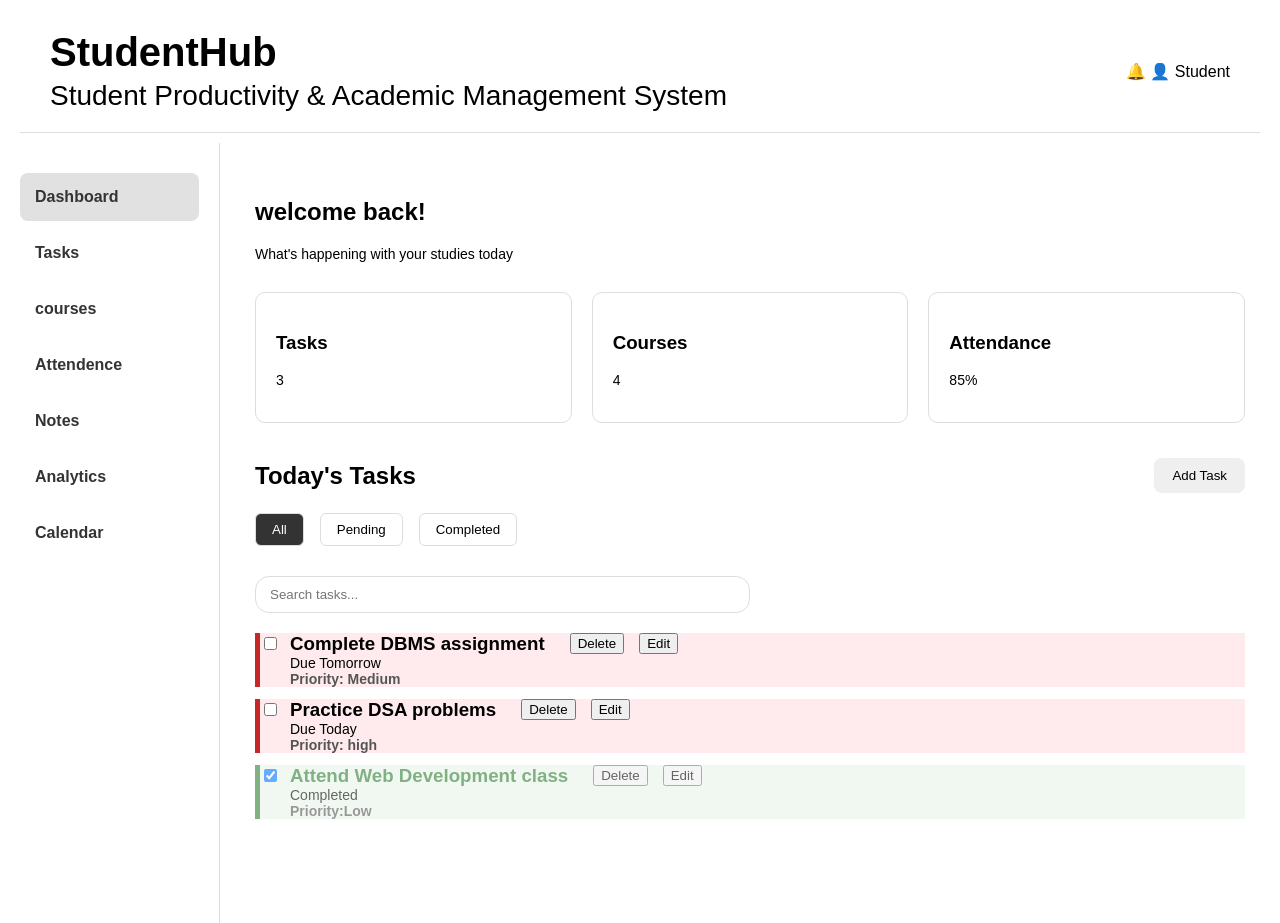
==== index.html @ cfd2d1f0 "Add task search functionality" ====
<!DOCTYPE html>
<html lang="en">

<head>
    <meta charset="UTF-8">
    <meta name="viewport" content="width=device-width, initial-scale=1.0">
    <title>StudentHub</title>
    <link rel="stylesheet" href="style.css">
</head>

<body>
    <header class="top-header">
        <div class="logo">
            <h1>StudentHub</h1>
            <p>Student Productivity & Academic Management System</p>
        </div>
        <div class="user-area">
            <span>🔔</span>
            <span>👤 Student</span>
        </div>
    </header>
    <div class="app-layout">
        <nav class="sidebar">
            <ul>
                <li><a href="#" class="nav-link active"> Dashboard</a></li>
                <li><a href="#" class="nav-link"> Tasks</a></li>
                <li><a href="#" class="nav-link"> courses</a></li>
                <li><a href="#" class="nav-link"> Attendence</a></li>
                <li><a href="#" class="nav-link"> Notes</a></li>
                <li><a href="#" class="nav-link"> Analytics</a></li>
                <li><a href="#" class="nav-link"> Calendar</a></li>
            </ul>
        </nav>
        <main class="dashboard">
            <section class="welcome-section">
                <h2> welcome back!</h2>
                <p>What's happening with your studies today</p>
            </section>
            <section class="stats-section">
                <div class="stat-card">
                    <h3>Tasks</h3>
                    <p class ="task-count">3</p>
                </div>
                <div class="stat-card">
                    <h3>Courses</h3>
                    <p>4</p>
                </div>
                <div class="stat-card">
                    <h3>Attendance</h3>
                    <p>85%</p>
                </div>
            </section>
            <section class="tasks-section">
                <div class="section-header">
                    <h2>Today's Tasks</h2>
                    <button>Add Task</button>
                </div>
                <!-- Task filter buttons -->
                <div class="task-filters">
                    <button class ="filter-btn active" data-filter="all">All</button>
                    <button class ="filter-btn" data-filter="pending">Pending</button>
                    <button class ="filter-btn" data-filter="completed">Completed</button> 
                </div>
                <!-- Task search box -->
                 <div class ="task-search">
                    <input
                        type ="text"
                        id = "task-search-input"
                        placeholder = "Search tasks...">
                 </div>
                <div class="task-list">
                    <div class="task-item">
                        <input type = "checkbox">
                        <div class="task-info">
                            <h3>Complete DBMS assignment</h3>
                            <p>Due Tomorrow</p>
                            <p>Priority: Medium</p>
                        </div>
                        </div>
                    <div class="task-item">
                        <input type = "checkbox">
                        <div class="task-info">
                            <h3>Practice DSA problems</h3>
                            <p>Due Today</p>
                            <p>Priority: high</p>
                        </div>
                       
                    </div>
                    <div class="task-item completed">
                        <input type = "checkbox" checked>
                        <div class ="task-info">
                            <h3>Attend Web Development class</h3>
                            <p> Completed</p>
                            <p>Priority:Low</p>
                        </div>
                    </div>
                </div>
            </section>
        </main>
    </div>
    <script src="script.js"></script>
</body>

</html
---- style.css ----
body{
    font-family:Arial,sans-serif;
}
h1{
    font-size: 40px;
}
.nav-link{
    text-decoration:none;
    font-weight:bold;
}
header p {
    font-size: 28px;
}
p{
    font-size: 14px;
}
header{
    padding:10px 20px 30px 40px;
    margin: 10px 20px;
}
main{
    width:90%;
    max-width: 1200px;
    margin: 0 auto;
}
*{
    box-sizing: border-box;
}
body{
    margin:0;
    font-family: Arial,sans-serif ;
}
.top-header{
    padding: 20px 30px;
    border-bottom: 1px solid #ddd;
}
.logo h1{
    margin:0;
}
.logo p{
    margin:5px 0 0;
}
.top-header{
    display: flex;
    justify-content: space-between;
    align-items: center;
    padding: 20px 30px;
    border-bottom: 1px solid #ddd;
}
.stats-section{
    display:flex;
    gap:20px;
    margin-top:30px;
}
.stat-card{
    flex:1;
    padding: 20px;
    border: 1px solid #ddd;
    border-radius: 10px;
}
.app-layout{
    display:flex;
    min-height: calc(100vh - 120px);
}
.sidebar{
   width: 220px;
   padding: 30px 20px ;
   border-right:1px solid #ddd;
}
.sidebar ul{
    list-style:none;
    margin:0;
    padding:0;
}
.nav-link{
    display:block;
    padding:15px 15px;
    text-decoration:none;
    color:#333;
}
.dashboard {
    flex:1;
    padding:35px;
}
.sidebar li {
    margin-bottom: 8px;
}
.nav-link:hover{
    background-color: #f1f1f1;
    border-radius:8px;
}
.nav-link.active{
    background-color:#e1e1e1;
    border-radius:8px;
    font-weight:bold;
}
.tasks-section{
    margin-top:35px;
}
.section-header{
    display:flex;
    justify-content:space-between;
    align-items:center;
    margin-bottom:20px;
}
.section-header h2{
    margin:0;
}
.section-header button{
    padding:10px 18px;
    border:none;
    border-radius:8px;
    cursor:pointer;
}
.task-list{
    display: flex;
    flex-direction:column;
    gap:12px;
    margin-top:20px;
}
.task-info h3{
    margin:0;
}
.task-info p{
    margin:0;
}
.task-item.completed{
    opacity:0.6;
}
.task-item{
    display:flex;
    align-items:flex-start;
    gap:10px;
    opacity: 1;
}
.task-item input[type="checkbox"]{
    margin-top:4px
}
/* completed task */
.task-item.completed{
    background-color: #e8f5e9;
    border-left:5px solid #2e7d32;
}

/* completed task text */
.task-item.completed .task-info h3{
   color: #2e7d32;
}

/* pending tasks */

.task-item:not(.completed){
    background-color:#ffebee;
    border-left:5px solid #c62828;
}
/* Task priority styling */

.task-info p:last-child{
    font-weight: bold;
}
.task-info p:last-child{
    color:#555;

}
/* Task filter buttons */
.task-filters{
    display: flex;
    gap: 12px;
    padding-bottom: 30px;
    align-items:center;
}
.filter-btn{
    padding: 8px 16px;
    margin-right:4px;
    border:1px solid #ddd;
    border-radius:6px;
    background-color:white;
    cursor:pointer;
}

.filter-btn:hover{
    background-color: #f1f1f1;
}

.filter-btn.active{
    background-color:#333;
    color:white;
}
/* spacing between task content and action buttons */
.task-item {
    display:flex;
    align-items:flex-start;
    gap:10px;
}
.task-item .task-info{
    margin-right:10px;
}

.task-item button{
    margin-left:5px;
}
/* task search box */
.task-search{
    margin-bottom:20px;
}
#task-search-input{
    width:50%;
    padding: 10px 14px;
    border: 1px solid #ddd;
    border-radius:14px;
    outline:none;
}

#task-search-input:focus{
    border-color: #888;
}
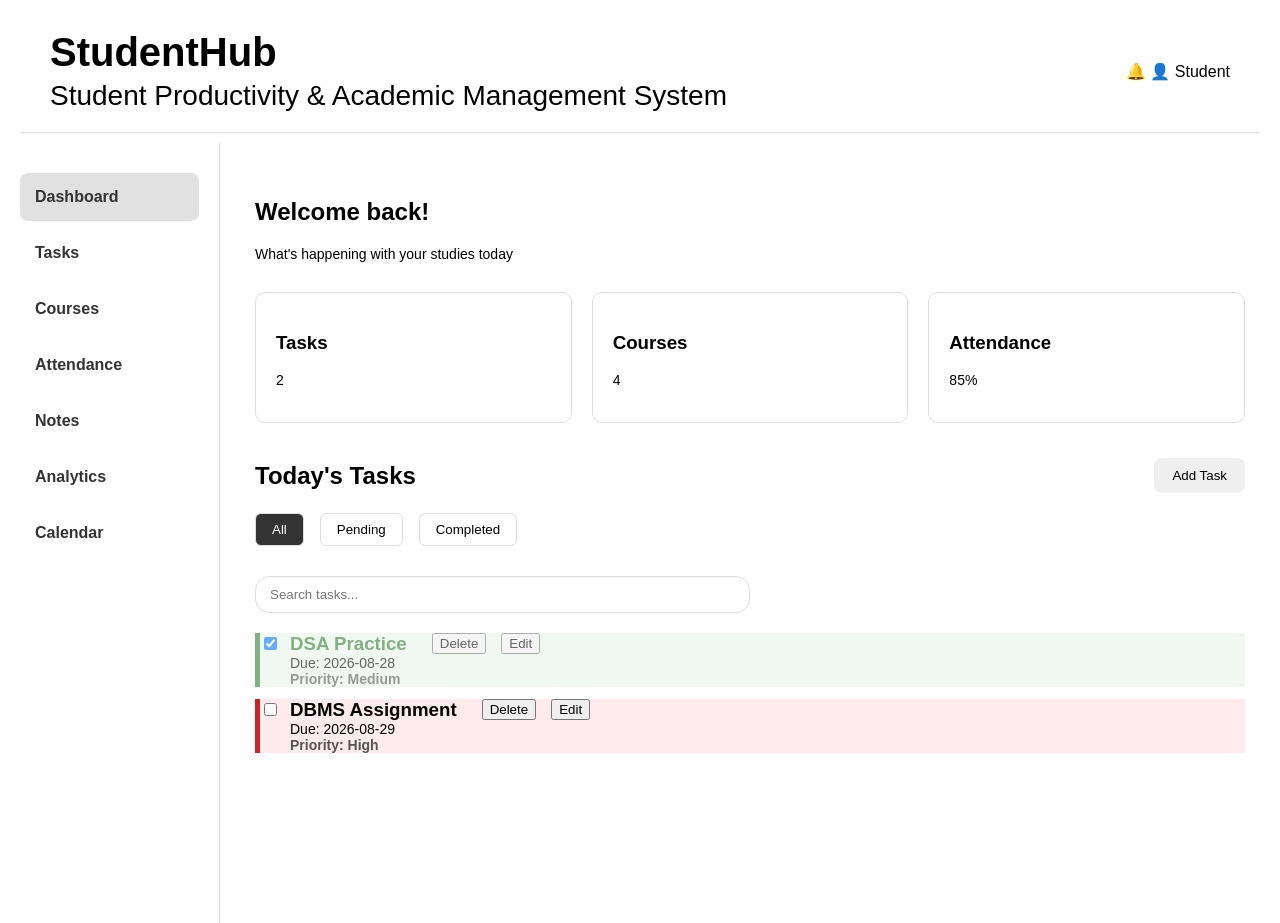
==== commit 0123ad1e: "refactor tasks using Javascript array" ====
--- a/index.html
+++ b/index.html
@@ -24,8 +24,8 @@
             <ul>
                 <li><a href="#" class="nav-link active"> Dashboard</a></li>
                 <li><a href="#" class="nav-link"> Tasks</a></li>
-                <li><a href="#" class="nav-link"> courses</a></li>
-                <li><a href="#" class="nav-link"> Attendence</a></li>
+                <li><a href="#" class="nav-link"> Courses</a></li>
+                <li><a href="#" class="nav-link"> Attendance</a></li>
                 <li><a href="#" class="nav-link"> Notes</a></li>
                 <li><a href="#" class="nav-link"> Analytics</a></li>
                 <li><a href="#" class="nav-link"> Calendar</a></li>
@@ -33,13 +33,13 @@
         </nav>
         <main class="dashboard">
             <section class="welcome-section">
-                <h2> welcome back!</h2>
+                <h2> Welcome back!</h2>
                 <p>What's happening with your studies today</p>
             </section>
             <section class="stats-section">
                 <div class="stat-card">
                     <h3>Tasks</h3>
-                    <p class ="task-count">3</p>
+                    <p class="task-count">3</p>
                 </div>
                 <div class="stat-card">
                     <h3>Courses</h3>
@@ -53,52 +53,71 @@
             <section class="tasks-section">
                 <div class="section-header">
                     <h2>Today's Tasks</h2>
-                    <button>Add Task</button>
+                    <button id="add-task-button">Add Task</button>
                 </div>
                 <!-- Task filter buttons -->
                 <div class="task-filters">
-                    <button class ="filter-btn active" data-filter="all">All</button>
-                    <button class ="filter-btn" data-filter="pending">Pending</button>
-                    <button class ="filter-btn" data-filter="completed">Completed</button> 
+                    <button class="filter-btn active" data-filter="all">All</button>
+                    <button class="filter-btn" data-filter="pending">Pending</button>
+                    <button class="filter-btn" data-filter="completed">Completed</button>
                 </div>
                 <!-- Task search box -->
-                 <div class ="task-search">
-                    <input
-                        type ="text"
-                        id = "task-search-input"
-                        placeholder = "Search tasks...">
-                 </div>
+                <div class="task-search">
+                    <input type="text" id="task-search-input" placeholder="Search tasks...">
+                </div>
                 <div class="task-list">
-                    <div class="task-item">
-                        <input type = "checkbox">
-                        <div class="task-info">
-                            <h3>Complete DBMS assignment</h3>
-                            <p>Due Tomorrow</p>
-                            <p>Priority: Medium</p>
-                        </div>
-                        </div>
-                    <div class="task-item">
-                        <input type = "checkbox">
-                        <div class="task-info">
-                            <h3>Practice DSA problems</h3>
-                            <p>Due Today</p>
-                            <p>Priority: high</p>
-                        </div>
-                       
-                    </div>
-                    <div class="task-item completed">
-                        <input type = "checkbox" checked>
-                        <div class ="task-info">
-                            <h3>Attend Web Development class</h3>
-                            <p> Completed</p>
-                            <p>Priority:Low</p>
-                        </div>
-                    </div>
                 </div>
             </section>
         </main>
     </div>
+    
+    <!-- Add task Modal -->
+    <div id="task-modal" class="task-modal">
+
+        <div class=" task-modal-content">
+
+            <!-- Modal heading -->
+            <div class="modal-header">
+                <h2>Add New Task</h2>
+                <button type=" button " id="close-modal-button">&times;</button>
+            </div>
+
+            <!-- Add task form -->
+            <form id="task-form">
+
+                <!-- task name -->
+                <label for="task-name-input">Task Name</label>
+                <input type="text" id="task-name-input" placeholder="Enter your task" required>
+
+                <!-- Task priority -->
+                <label for="task-priority-input">Priority</label>
+
+                <select id="task-priority-input" required>
+                    <option value="">Select priority</option>
+                    <option value="High">High</option>
+                    <option value="Medium">Medium</option>
+                    <option value="Low">Low</option>
+                </select>
+
+                <!-- Task Due Date -->
+                <label for="task-date-input">Due Date</label>
+
+                <input type="date" 
+                id="task-date-input" 
+                required
+                >
+
+                <!-- form buttons -->
+                <div class="modal-actions">
+
+                    <button type="button" id="cancel-task-button">Cancel</button>
+                    <button type="submit">Add Task</button>
+                </div>
+            </form>
+        </div>
+    </div>
+  <!-- javascript should be load after html -->
     <script src="script.js"></script>
 </body>
 
-</html+</html>
--- a/style.css
+++ b/style.css
@@ -213,4 +213,141 @@
 
 #task-search-input:focus{
     border-color: #888;
-}+}
+/* Task due date */
+.task-date{
+    margin-bottom:20px;
+}
+.task-date label{
+    margin-right:10px;
+    font-weight:bold;
+}
+#task-date-input{
+    padding:8px 10px;
+    border: 1px solid #ddd;
+    border-radius:6px;
+    cursor: pointer;
+}
+/* ADD TASK MODEL */
+.task-modal {
+    display: none;
+    position: fixed;
+    inset: 0;
+    width: 100%;
+    height: 100%;
+    background: rgba(0, 0, 0, 0.45);
+    justify-content: center;
+    align-items: center;
+    z-index: 9999;
+}
+
+/* Modal Card */
+.task-modal-content {
+    position: relative;
+    width: 480px;
+    max-width: calc(100% - 40px);
+    background: #ffffff;
+    padding: 30px;
+    border-radius: 16px;
+    box-shadow: 0 20px 50px rgba(0, 0, 0, 0.25);
+    z-index: 10000;
+}
+
+/* Modal Header */
+.modal-header {
+    display: flex;
+    justify-content: space-between;
+    align-items: center;
+    margin-bottom: 25px;
+}
+.modal-header h2 {
+    margin: 0;
+    font-size: 24px;
+}
+
+/* Close Button */
+#close-modal-button {
+    border: none;
+    background: transparent;
+    font-size: 28px;
+    color: #555;
+    cursor: pointer;
+    padding: 0;
+    line-height: 1;
+}
+
+#close-modal-button:hover {
+    color: #000;
+}
+
+/* Form */
+#task-form {
+    display: flex;
+    flex-direction: column;
+    gap: 10px;
+}
+
+/* Labels */
+#task-form label {
+    font-weight: 600;
+    font-size: 14px;
+    margin-top: 8px;
+}
+
+/* Inputs and Select */
+#task-form input,
+#task-form select {
+    width: 100%;
+    padding: 12px 14px;
+    border: 1px solid #d0d0d0;
+    border-radius: 8px;
+    font-size: 15px;
+    background: #fff;
+    outline: none;
+}
+
+/* Input focus */
+#task-form input:focus,
+#task-form select:focus {
+    border-color: #555;
+    box-shadow: 0 0 0 3px rgba(0, 0, 0, 0.08);
+}
+
+/* Modal Action Buttons */
+.modal-actions {
+    display: flex;
+    justify-content: flex-end;
+    gap: 12px;
+    margin-top: 25px;
+}
+
+/* Cancel Button */
+#cancel-task-button {
+    padding: 10px 18px;
+    border: 1px solid #ccc;
+    border-radius: 8px;
+    background: #fff;
+    cursor: pointer;
+    font-size: 14px;
+}
+
+/* Add Task Button */
+.modal-actions button[type="submit"] {
+    padding: 10px 20px;
+    border: none;
+    border-radius: 8px;
+    background: #333;
+    color: white;
+    cursor: pointer;
+    font-size: 14px;
+}
+
+/* Button hover */
+#cancel-task-button:hover {
+    background: #f3f3f3;
+}
+
+.modal-actions button[type="submit"]:hover {
+    background: #222;
+}
+
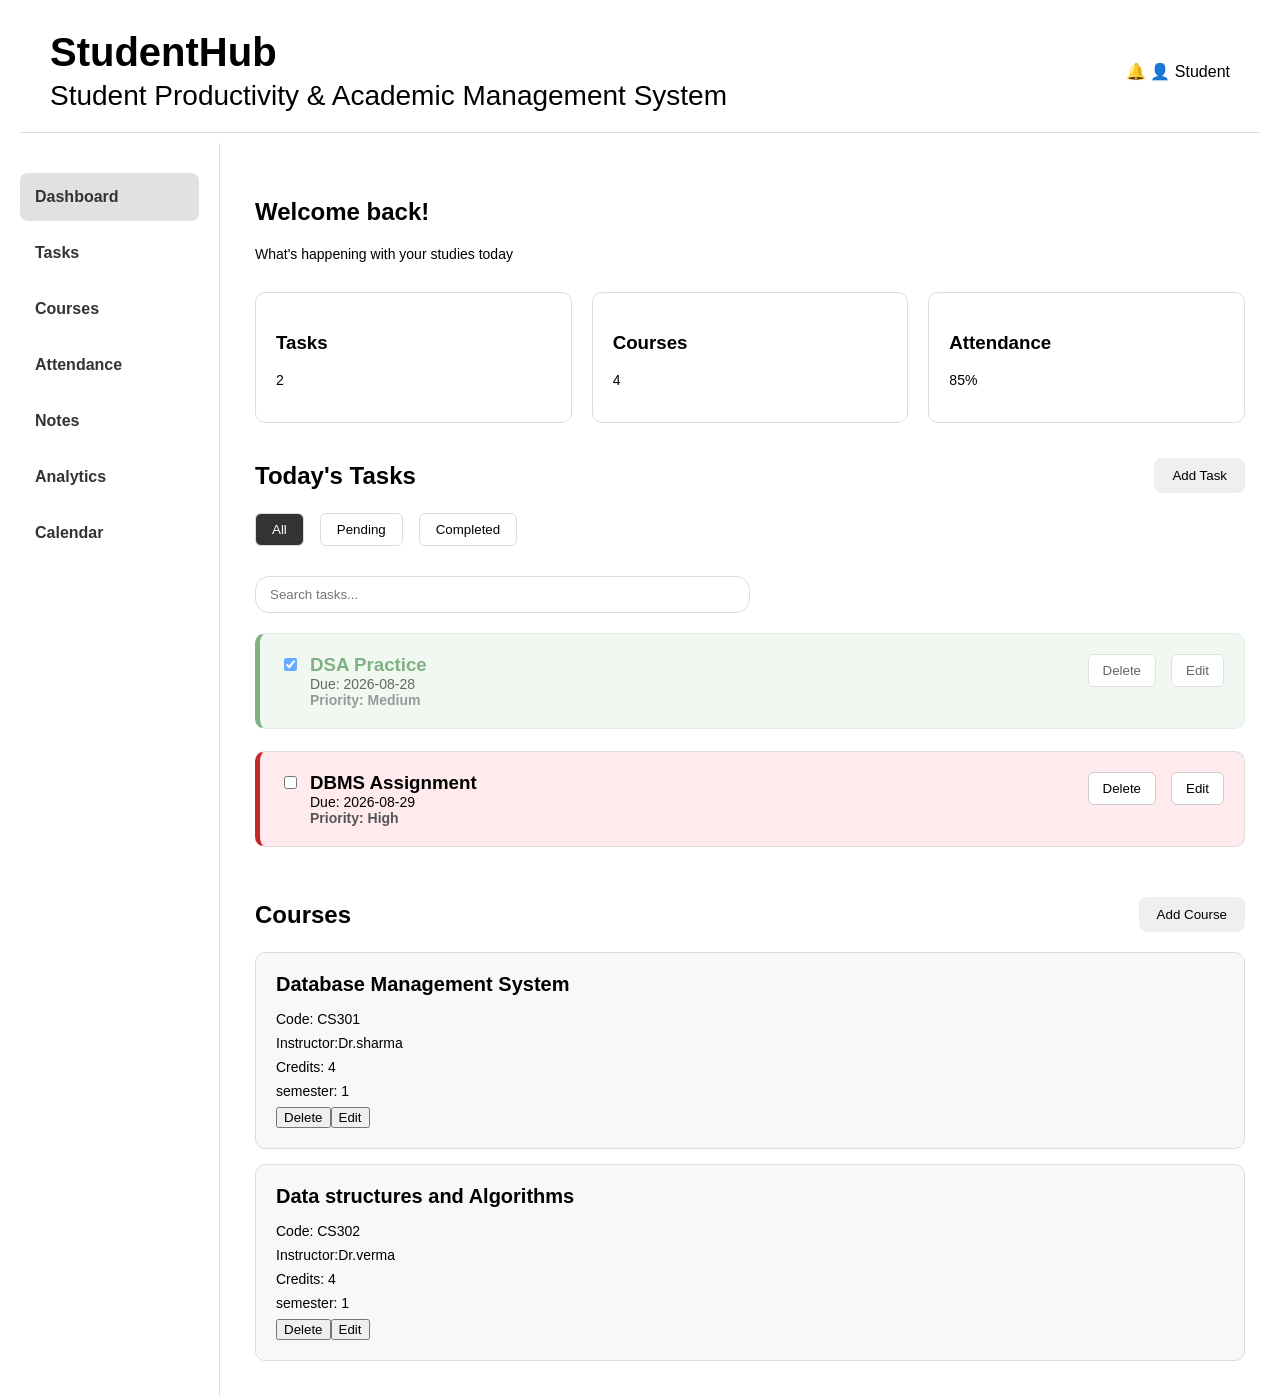
==== commit 96d253df: "feat: complete course management functionality" ====
--- a/index.html
+++ b/index.html
@@ -68,6 +68,15 @@
                 <div class="task-list">
                 </div>
             </section>
+            <section class="courses-section">
+                <div class="section-header">
+                    <h2>Courses</h2>
+                    <button id="add-course-button">Add Course</button>
+                </div>
+
+                <div class = "course-list">
+                </div>
+            </section>
         </main>
     </div>
     
@@ -116,8 +125,89 @@
             </form>
         </div>
     </div>
+
+    <!-- Add Course Modal -->
+<div id="course-modal" class="course-modal">
+
+    <div class="course-modal-content">
+
+        <!-- Modal Header -->
+        <div class="modal-header">
+            <h2>Add New Course</h2>
+            <button type="button" id="close-course-modal-button">&times;</button>
+        </div>
+
+        <!-- Add Course Form -->
+        <form id="course-form">
+
+            <!-- Course Name -->
+            <label for="course-name-input">Course Name</label>
+            <input
+                type="text"
+                id="course-name-input"
+                placeholder="Enter course name"
+                required
+            >
+
+            <!-- Course Code -->
+            <label for="course-code-input">Course Code</label>
+            <input
+                type="text"
+                id="course-code-input"
+                placeholder="Enter course code"
+                required
+            >
+
+            <!-- Instructor -->
+            <label for="course-instructor-input">Instructor</label>
+            <input
+                type="text"
+                id="course-instructor-input"
+                placeholder="Enter instructor name"
+                required
+            >
+
+            <!-- Credits -->
+            <label for="course-credits-input">Credits</label>
+            <input
+                type="number"
+                id="course-credits-input"
+                placeholder="Enter credits"
+                min="1"
+                max="10"
+                required
+            >
+
+            <!-- Semester -->
+            <label for="course-semester-input">Semester</label>
+            <input
+                type="number"
+                id="course-semester-input"
+                placeholder="Enter semester"
+                min="1"
+                max="8"
+                required
+            >
+
+            <!-- Form Buttons -->
+            <div class="modal-actions">
+
+                <button type="button" id="cancel-course-button">
+                    Cancel
+                </button>
+
+                <button type="submit">
+                    Add Course
+                </button>
+
+            </div>
+
+        </form>
+    </div>
+</div>
   <!-- javascript should be load after html -->
-    <script src="script.js"></script>
+    <script src="js/script.js"></script>
+    <script src="js/courses.js"></script>
 </body>
 
 </html>
--- a/style.css
+++ b/style.css
@@ -102,6 +102,7 @@
     justify-content:space-between;
     align-items:center;
     margin-bottom:20px;
+    
 }
 .section-header h2{
     margin:0;
@@ -131,6 +132,10 @@
     display:flex;
     align-items:flex-start;
     gap:10px;
+    padding: 20px;
+    border: 1px solid #ddd;
+    border-radius: 10px;
+    margin-bottom: 10px;
     opacity: 1;
 }
 .task-item input[type="checkbox"]{
@@ -186,18 +191,21 @@
     background-color:#333;
     color:white;
 }
-/* spacing between task content and action buttons */
-.task-item {
-    display:flex;
-    align-items:flex-start;
-    gap:10px;
-}
+
 .task-item .task-info{
-    margin-right:10px;
+     flex:1;
 }
 
 .task-item button{
     margin-left:5px;
+    padding:8px 14px;
+    border:1px solid #ccc;
+    border-radius:6px;
+    background:white;
+    cursor:pointer;
+}
+.task-item button:hover{
+    background:#f1f1f1;
 }
 /* task search box */
 .task-search{
@@ -351,3 +359,125 @@
     background: #222;
 }
 
+/* course section */
+
+.courses-section {
+    margin-top: 40px;
+}
+
+.course-list {
+    display: flex;
+    flex-direction: column;
+    gap: 15px;
+    margin-top: 20px;
+}
+
+.course-card {
+    padding: 20px;
+    border: 1px solid #ddd;
+    border-radius: 10px;
+    background-color: #f8f8f8;
+}
+
+.course-card h3 {
+    margin: 0 0 15px 0;
+    font-size: 20px;
+}
+
+.course-card p {
+    margin: 8px 0;
+    font-size: 14px;
+}
+
+/* =========================
+   COURSE MODAL
+   ========================= */
+
+.course-modal {
+    display: none;
+    position: fixed;
+    inset: 0;
+    width: 100%;
+    height: 100%;
+    background: rgba(0, 0, 0, 0.45);
+    justify-content: center;
+    align-items: center;
+    z-index: 9999;
+}
+
+/* Course Modal Card */
+
+.course-modal-content {
+    position: relative;
+    width: 480px;
+    max-width: calc(100% - 40px);
+    background: #ffffff;
+    padding: 30px;
+    border-radius: 16px;
+    box-shadow: 0 20px 50px rgba(0, 0, 0, 0.25);
+}
+
+/* Course Modal Header */
+
+.course-modal-content .modal-header {
+    display: flex;
+    justify-content: space-between;
+    align-items: center;
+    margin-bottom: 25px;
+}
+
+.course-modal-content .modal-header h2 {
+    margin: 0;
+    font-size: 24px;
+}
+
+/* Close Button */
+
+#close-course-modal-button {
+    border: none;
+    background: transparent;
+    font-size: 28px;
+    color: #555;
+    cursor: pointer;
+    padding: 0;
+    line-height: 1;
+}
+
+#close-course-modal-button:hover {
+    color: #000;
+}
+
+/* Course Form */
+
+#course-form {
+    display: flex;
+    flex-direction: column;
+    gap: 10px;
+}
+
+/* Course Form Labels */
+
+#course-form label {
+    font-weight: 600;
+    font-size: 14px;
+    margin-top: 8px;
+}
+
+/* Course Form Inputs */
+
+#course-form input {
+    width: 100%;
+    padding: 12px 14px;
+    border: 1px solid #d0d0d0;
+    border-radius: 8px;
+    font-size: 15px;
+    background: #fff;
+    outline: none;
+}
+
+/* Input Focus */
+
+#course-form input:focus {
+    border-color: #555;
+    box-shadow: 0 0 0 3px rgba(0, 0, 0, 0.08);
+}
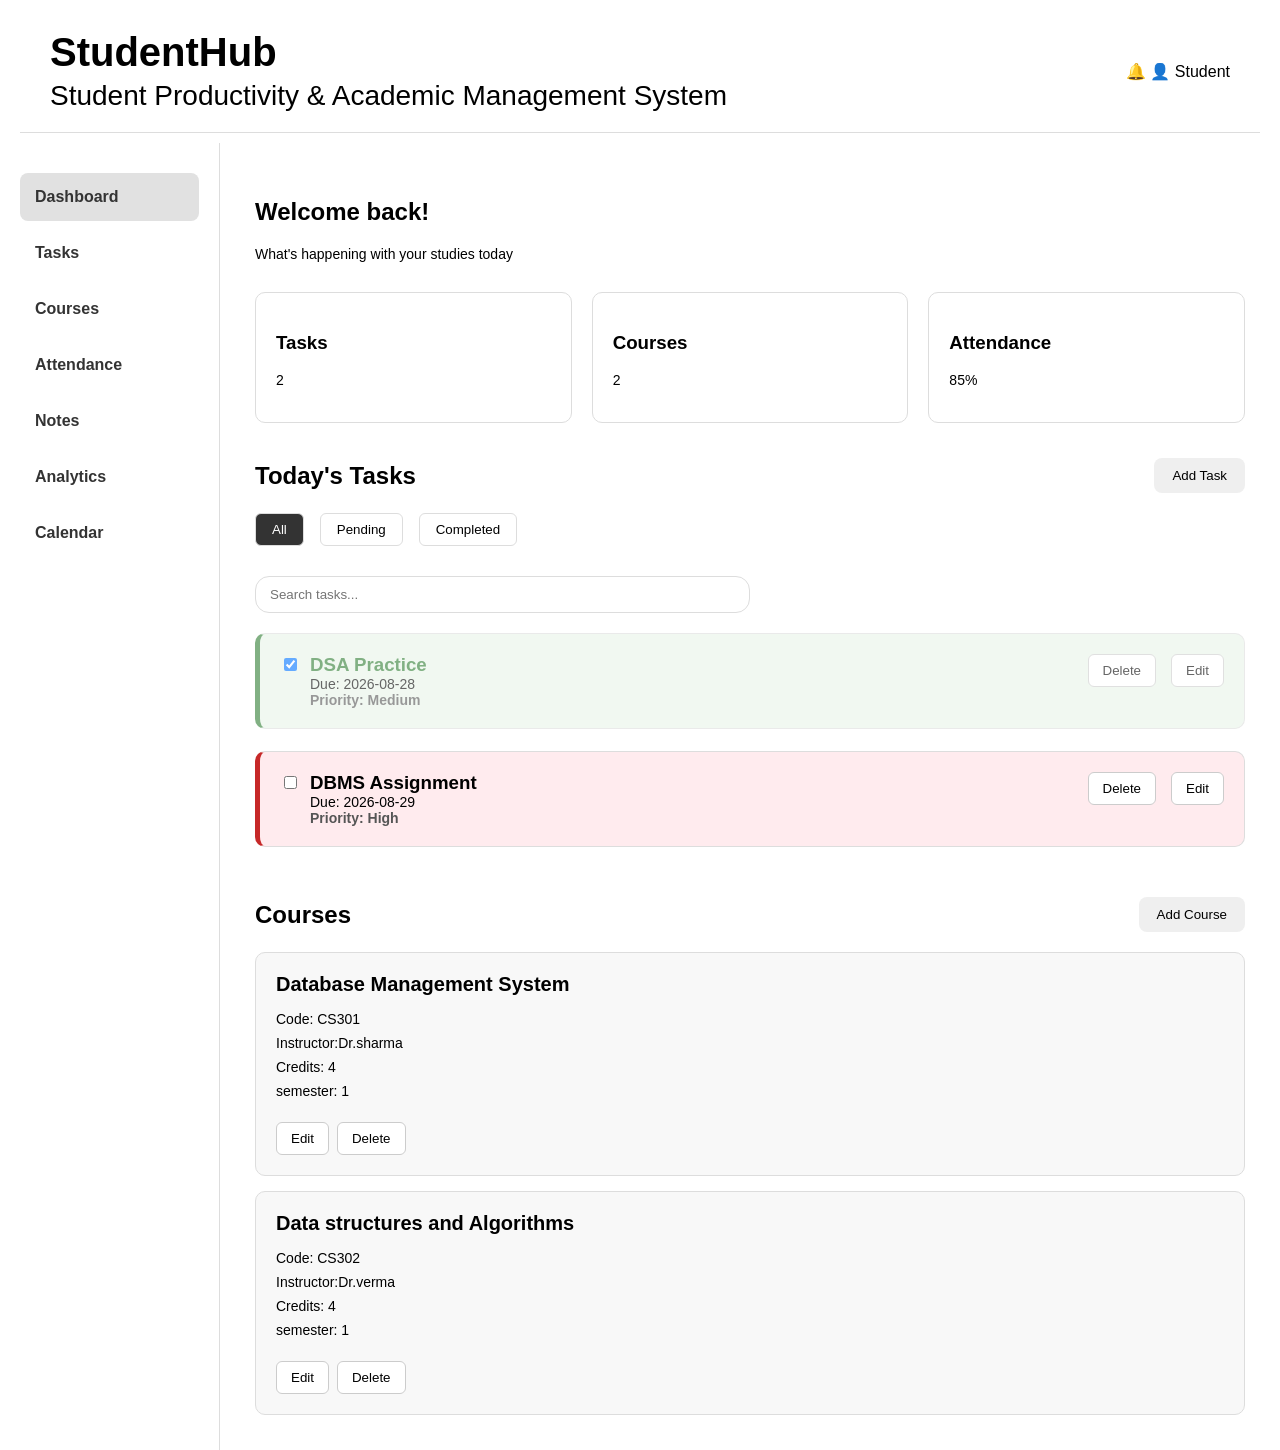
==== commit d67a8a67: "Complete courses section with local storage" ====
--- a/index.html
+++ b/index.html
@@ -43,7 +43,7 @@
                 </div>
                 <div class="stat-card">
                     <h3>Courses</h3>
-                    <p>4</p>
+                    <p class ="course-count">0</p>
                 </div>
                 <div class="stat-card">
                     <h3>Attendance</h3>
--- a/style.css
+++ b/style.css
@@ -480,4 +480,18 @@
 #course-form input:focus {
     border-color: #555;
     box-shadow: 0 0 0 3px rgba(0, 0, 0, 0.08);
+}
+
+.course-card button {
+    margin-top: 15px;
+    margin-right: 8px;
+    padding: 8px 14px;
+    border: 1px solid #ccc;
+    border-radius: 6px;
+    background: white;
+    cursor: pointer;
+}
+
+.course-card button:hover {
+    background-color: #f1f1f1;
 }
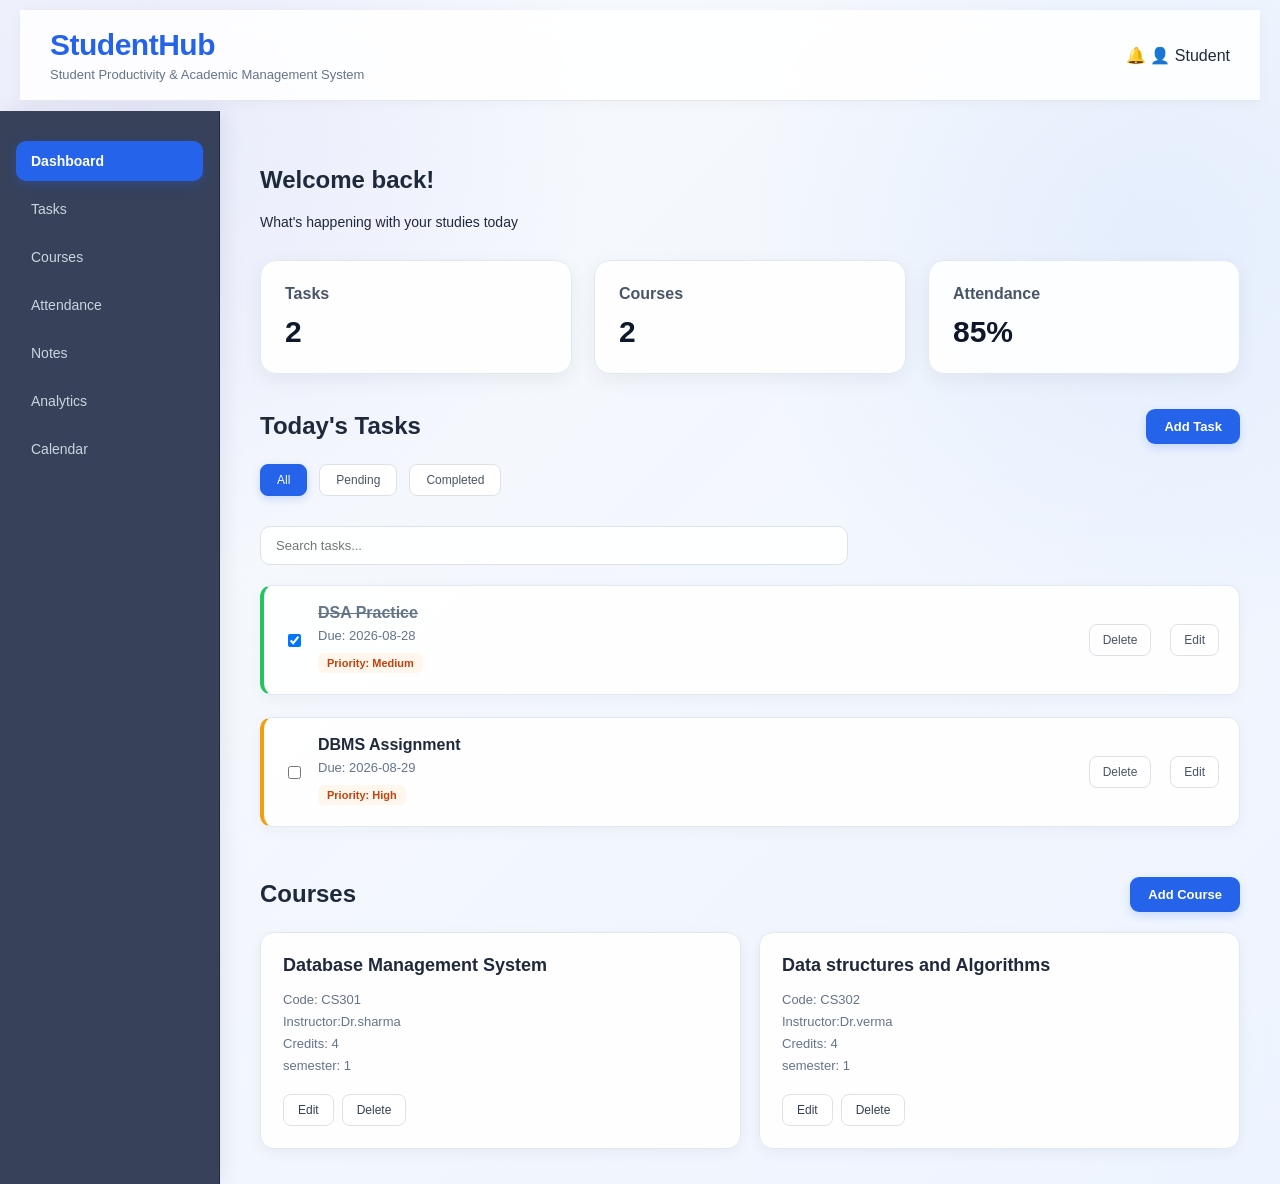
==== commit f4cbd661: "Add separate pages for tasks courses and attendance" ====
--- a/index.html
+++ b/index.html
@@ -22,10 +22,21 @@
     <div class="app-layout">
         <nav class="sidebar">
             <ul>
-                <li><a href="#" class="nav-link active"> Dashboard</a></li>
-                <li><a href="#" class="nav-link"> Tasks</a></li>
-                <li><a href="#" class="nav-link"> Courses</a></li>
-                <li><a href="#" class="nav-link"> Attendance</a></li>
+                <li>
+                    <a href="index.html" class="nav-link active">Dashboard</a>
+                </li>
+
+                <li>
+                    <a href="tasks.html" class="nav-link">Tasks</a>
+                </li>
+
+                <li>
+                    <a href="courses.html" class="nav-link">Courses</a>
+                </li>
+
+                <li>
+                    <a href="attendance.html" class="nav-link"> Attendance </a>
+                </li>
                 <li><a href="#" class="nav-link"> Notes</a></li>
                 <li><a href="#" class="nav-link"> Analytics</a></li>
                 <li><a href="#" class="nav-link"> Calendar</a></li>
@@ -43,7 +54,7 @@
                 </div>
                 <div class="stat-card">
                     <h3>Courses</h3>
-                    <p class ="course-count">0</p>
+                    <p class="course-count">0</p>
                 </div>
                 <div class="stat-card">
                     <h3>Attendance</h3>
@@ -74,12 +85,13 @@
                     <button id="add-course-button">Add Course</button>
                 </div>
 
-                <div class = "course-list">
+                <div class="course-list">
                 </div>
             </section>
+
         </main>
     </div>
-    
+
     <!-- Add task Modal -->
     <div id="task-modal" class="task-modal">
 
@@ -111,10 +123,7 @@
                 <!-- Task Due Date -->
                 <label for="task-date-input">Due Date</label>
 
-                <input type="date" 
-                id="task-date-input" 
-                required
-                >
+                <input type="date" id="task-date-input" required>
 
                 <!-- form buttons -->
                 <div class="modal-actions">
@@ -127,85 +136,56 @@
     </div>
 
     <!-- Add Course Modal -->
-<div id="course-modal" class="course-modal">
+    <div id="course-modal" class="course-modal">
 
-    <div class="course-modal-content">
+        <div class="course-modal-content">
 
-        <!-- Modal Header -->
-        <div class="modal-header">
-            <h2>Add New Course</h2>
-            <button type="button" id="close-course-modal-button">&times;</button>
-        </div>
-
-        <!-- Add Course Form -->
-        <form id="course-form">
-
-            <!-- Course Name -->
-            <label for="course-name-input">Course Name</label>
-            <input
-                type="text"
-                id="course-name-input"
-                placeholder="Enter course name"
-                required
-            >
-
-            <!-- Course Code -->
-            <label for="course-code-input">Course Code</label>
-            <input
-                type="text"
-                id="course-code-input"
-                placeholder="Enter course code"
-                required
-            >
-
-            <!-- Instructor -->
-            <label for="course-instructor-input">Instructor</label>
-            <input
-                type="text"
-                id="course-instructor-input"
-                placeholder="Enter instructor name"
-                required
-            >
-
-            <!-- Credits -->
-            <label for="course-credits-input">Credits</label>
-            <input
-                type="number"
-                id="course-credits-input"
-                placeholder="Enter credits"
-                min="1"
-                max="10"
-                required
-            >
-
-            <!-- Semester -->
-            <label for="course-semester-input">Semester</label>
-            <input
-                type="number"
-                id="course-semester-input"
-                placeholder="Enter semester"
-                min="1"
-                max="8"
-                required
-            >
-
-            <!-- Form Buttons -->
-            <div class="modal-actions">
-
-                <button type="button" id="cancel-course-button">
-                    Cancel
-                </button>
-
-                <button type="submit">
-                    Add Course
-                </button>
-
+            <!-- Modal Header -->
+            <div class="modal-header">
+                <h2>Add New Course</h2>
+                <button type="button" id="close-course-modal-button">&times;</button>
             </div>
 
-        </form>
+            <!-- Add Course Form -->
+            <form id="course-form">
+
+                <!-- Course Name -->
+                <label for="course-name-input">Course Name</label>
+                <input type="text" id="course-name-input" placeholder="Enter course name" required>
+
+                <!-- Course Code -->
+                <label for="course-code-input">Course Code</label>
+                <input type="text" id="course-code-input" placeholder="Enter course code" required>
+
+                <!-- Instructor -->
+                <label for="course-instructor-input">Instructor</label>
+                <input type="text" id="course-instructor-input" placeholder="Enter instructor name" required>
+
+                <!-- Credits -->
+                <label for="course-credits-input">Credits</label>
+                <input type="number" id="course-credits-input" placeholder="Enter credits" min="1" max="10" required>
+
+                <!-- Semester -->
+                <label for="course-semester-input">Semester</label>
+                <input type="number" id="course-semester-input" placeholder="Enter semester" min="1" max="8" required>
+
+                <!-- Form Buttons -->
+                <div class="modal-actions">
+
+                    <button type="button" id="cancel-course-button">
+                        Cancel
+                    </button>
+
+                    <button type="submit">
+                        Add Course
+                    </button>
+
+                </div>
+
+            </form>
+        </div>
     </div>
-</div>
-  <!-- javascript should be load after html -->
+    <!-- javascript should be load after html -->
     <script src="js/script.js"></script>
     <script src="js/courses.js"></script>
 </body>
--- a/style.css
+++ b/style.css
@@ -1,5 +1,12 @@
 body{
-    font-family:Arial,sans-serif;
+    margin: 0;
+    font-family: Arial, sans-serif;
+    background:
+        radial-gradient(circle at 10% 10%, rgba(99, 102, 241, 0.10), transparent 30%),
+        radial-gradient(circle at 90% 20%, rgba(59, 130, 246, 0.08), transparent 28%),
+        linear-gradient(135deg, #f8fafc, #eef4ff);
+    color: #1e293b;
+    min-height: 100vh;
 }
 h1{
     font-size: 40px;
@@ -30,33 +37,61 @@
     margin:0;
     font-family: Arial,sans-serif ;
 }
-.top-header{
-    padding: 20px 30px;
-    border-bottom: 1px solid #ddd;
-}
 .logo h1{
-    margin:0;
+    margin: 0;
+    font-size: 30px;
+    color: #2563eb;
+    letter-spacing: -0.5px;
 }
 .logo p{
-    margin:5px 0 0;
+    margin: 5px 0 0;
+    color: #64748b;
+    font-size: 13px;
 }
 .top-header{
     display: flex;
     justify-content: space-between;
     align-items: center;
-    padding: 20px 30px;
-    border-bottom: 1px solid #ddd;
+    padding: 18px 30px;
+    background: rgba(255, 255, 255, 0.88);
+    backdrop-filter: blur(12px);
+    border-bottom: 1px solid #e2e8f0;
+    box-shadow: 0 2px 12px rgba(15, 23, 42, 0.04);
+    position: sticky;
+    top: 0;
+    z-index: 100;
 }
 .stats-section{
-    display:flex;
-    gap:20px;
-    margin-top:30px;
+    display: flex;
+    gap: 22px;
+    margin-top: 30px;
+    margin-bottom: 35px;
 }
 .stat-card{
-    flex:1;
-    padding: 20px;
-    border: 1px solid #ddd;
-    border-radius: 10px;
+    flex: 1;
+    padding: 24px;
+    background: rgba(255, 255, 255, 0.92);
+    border: 1px solid #e2e8f0;
+    border-radius: 16px;
+    box-shadow: 0 6px 20px rgba(15, 23, 42, 0.06);
+    transition: transform 0.2s ease, box-shadow 0.2s ease;
+}
+.stat-card h3{
+    margin: 0 0 12px;
+    font-size: 16px;
+    font-weight: 600;
+    color: #475569;
+}
+.stat-card p{
+    margin: 0;
+    font-size: 30px;
+    font-weight: 700;
+    color: #0f172a;
+}
+
+.stat-card:hover{
+    transform: translateY(-3px);
+    box-shadow: 0 10px 28px rgba(15, 23, 42, 0.10);
 }
 .app-layout{
     display:flex;
@@ -64,8 +99,10 @@
 }
 .sidebar{
    width: 220px;
-   padding: 30px 20px ;
-   border-right:1px solid #ddd;
+    padding: 30px 16px;
+    background: #37415a;
+    border-right: 1px solid #1e293b;
+    box-shadow: 4px 0 20px rgba(15, 23, 42, 0.08);
 }
 .sidebar ul{
     list-style:none;
@@ -73,26 +110,34 @@
     padding:0;
 }
 .nav-link{
-    display:block;
-    padding:15px 15px;
-    text-decoration:none;
-    color:#333;
+    display: block;
+    padding: 12px 15px;
+    text-decoration: none;
+    color: #cbd5e1;
+    border-radius: 10px;
+    font-size: 14px;
+    font-weight: 500;
+    transition: all 0.2s ease;
 }
 .dashboard {
-    flex:1;
-    padding:35px;
+    flex: 1;
+    padding: 35px 40px;
+    min-width: 0;
 }
 .sidebar li {
     margin-bottom: 8px;
 }
 .nav-link:hover{
-    background-color: #f1f1f1;
-    border-radius:8px;
+    background: #1e293b;
+    color: #ffffff;
+    transform: translateX(3px);
 }
 .nav-link.active{
-    background-color:#e1e1e1;
-    border-radius:8px;
-    font-weight:bold;
+    background: #2563eb;
+    color: #ffffff;
+    border-radius: 10px;
+    font-weight: 600;
+    box-shadow: 0 4px 12px rgba(37, 99, 235, 0.25);
 }
 .tasks-section{
     margin-top:35px;
@@ -108,10 +153,22 @@
     margin:0;
 }
 .section-header button{
-    padding:10px 18px;
-    border:none;
-    border-radius:8px;
-    cursor:pointer;
+    padding: 10px 18px;
+    border: none;
+    border-radius: 9px;
+    background: #2563eb;
+    color: white;
+    font-size: 13px;
+    font-weight: 600;
+    cursor: pointer;
+    box-shadow: 0 4px 10px rgba(37, 99, 235, 0.18);
+    transition: all 0.2s ease;
+}
+
+.section-header button:hover{
+    background: #1d4ed8;
+    transform: translateY(-1px);
+    box-shadow: 0 6px 14px rgba(37, 99, 235, 0.25);
 }
 .task-list{
     display: flex;
@@ -120,52 +177,67 @@
     margin-top:20px;
 }
 .task-info h3{
-    margin:0;
-}
+    margin: 0 0 6px;
+    font-size: 16px;
+    font-weight: 600;
+    color: #1e293b;
+}
+
 .task-info p{
-    margin:0;
-}
-.task-item.completed{
-    opacity:0.6;
+    margin: 3px 0;
+    color: #64748b;
+    font-size: 13px;
 }
 .task-item{
-    display:flex;
-    align-items:flex-start;
-    gap:10px;
-    padding: 20px;
-    border: 1px solid #ddd;
-    border-radius: 10px;
+    display: flex;
+    align-items: center;
+    gap: 14px;
+    padding: 18px 20px;
+    background: rgba(255, 255, 255, 0.94);
+    border: 1px solid #e2e8f0;
+    border-left: 4px solid #f59e0b;
+    border-radius: 12px;
     margin-bottom: 10px;
     opacity: 1;
+    box-shadow: 0 4px 14px rgba(15, 23, 42, 0.04);
+    transition: transform 0.2s ease, box-shadow 0.2s ease;
+}
+
+.task-item:hover{
+    transform: translateY(-2px);
+    box-shadow: 0 8px 20px rgba(15, 23, 42, 0.08);
 }
 .task-item input[type="checkbox"]{
     margin-top:4px
 }
-/* completed task */
 .task-item.completed{
-    background-color: #e8f5e9;
-    border-left:5px solid #2e7d32;
-}
-
-/* completed task text */
+    opacity: 1;
+    border-left-color: #22c55e;
+    background: rgba(255, 255, 255, 0.94);
+    border-left: 4px solid #22c55e;
+}
+
 .task-item.completed .task-info h3{
-   color: #2e7d32;
+    color: #64748b;
+    text-decoration: line-through;
 }
 
 /* pending tasks */
 
 .task-item:not(.completed){
-    background-color:#ffebee;
-    border-left:5px solid #c62828;
+    background: rgba(255, 255, 255, 0.94);
+    border-left: 4px solid #f59e0b;
 }
 /* Task priority styling */
-
 .task-info p:last-child{
-    font-weight: bold;
-}
-.task-info p:last-child{
-    color:#555;
-
+    display: inline-block;
+    margin-top: 7px;
+    padding: 4px 9px;
+    background: #fff7ed;
+    color: #c2410c;
+    border-radius: 6px;
+    font-size: 11px;
+    font-weight: 600;
 }
 /* Task filter buttons */
 .task-filters{
@@ -176,20 +248,27 @@
 }
 .filter-btn{
     padding: 8px 16px;
-    margin-right:4px;
-    border:1px solid #ddd;
-    border-radius:6px;
-    background-color:white;
-    cursor:pointer;
+    border: 1px solid #dbe2ea;
+    border-radius: 8px;
+    background: #ffffff;
+    color: #475569;
+    font-size: 12px;
+    font-weight: 500;
+    cursor: pointer;
+    transition: all 0.2s ease;
 }
 
 .filter-btn:hover{
-    background-color: #f1f1f1;
+    background: #eff6ff;
+    border-color: #93c5fd;
+    color: #2563eb;
 }
 
 .filter-btn.active{
-    background-color:#333;
-    color:white;
+    background: #2563eb;
+    color: #ffffff;
+    border-color: #2563eb;
+    box-shadow: 0 3px 8px rgba(37, 99, 235, 0.2);
 }
 
 .task-item .task-info{
@@ -197,30 +276,42 @@
 }
 
 .task-item button{
-    margin-left:5px;
-    padding:8px 14px;
-    border:1px solid #ccc;
-    border-radius:6px;
-    background:white;
-    cursor:pointer;
-}
+    margin-left: 5px;
+    padding: 8px 13px;
+    border: 1px solid #dbe2ea;
+    border-radius: 8px;
+    background: #ffffff;
+    color: #475569;
+    font-size: 12px;
+    font-weight: 500;
+    cursor: pointer;
+    transition: all 0.2s ease;
+}
+
 .task-item button:hover{
-    background:#f1f1f1;
+    background: #eff6ff;
+    border-color: #93c5fd;
+    color: #2563eb;
 }
 /* task search box */
 .task-search{
     margin-bottom:20px;
 }
 #task-search-input{
-    width:50%;
-    padding: 10px 14px;
-    border: 1px solid #ddd;
-    border-radius:14px;
-    outline:none;
+    width: 60%;
+    padding: 11px 15px;
+    border: 1px solid #dbe2ea;
+    border-radius: 10px;
+    background: rgba(255, 255, 255, 0.95);
+    color: #1e293b;
+    font-size: 13px;
+    outline: none;
+    transition: all 0.2s ease;
 }
 
 #task-search-input:focus{
-    border-color: #888;
+    border-color: #60a5fa;
+    box-shadow: 0 0 0 3px rgba(37, 99, 235, 0.10);
 }
 /* Task due date */
 .task-date{
@@ -366,27 +457,37 @@
 }
 
 .course-list {
-    display: flex;
-    flex-direction: column;
-    gap: 15px;
+    display: grid;
+    grid-template-columns: repeat(2, 1fr);
+    gap: 18px;
     margin-top: 20px;
 }
 
 .course-card {
-    padding: 20px;
-    border: 1px solid #ddd;
-    border-radius: 10px;
-    background-color: #f8f8f8;
+    padding: 22px;
+    background: rgba(255, 255, 255, 0.94);
+    border: 1px solid #e2e8f0;
+    border-radius: 14px;
+    box-shadow: 0 4px 14px rgba(15, 23, 42, 0.05);
+    transition: transform 0.2s ease, box-shadow 0.2s ease;
+}
+
+.course-card:hover {
+    transform: translateY(-3px);
+    box-shadow: 0 8px 22px rgba(15, 23, 42, 0.09);
 }
 
 .course-card h3 {
-    margin: 0 0 15px 0;
-    font-size: 20px;
+    margin: 0 0 16px;
+    font-size: 18px;
+    font-weight: 600;
+    color: #1e293b;
 }
 
 .course-card p {
-    margin: 8px 0;
-    font-size: 14px;
+    margin: 7px 0;
+    font-size: 13px;
+    color: #64748b;
 }
 
 /* =========================
@@ -483,15 +584,21 @@
 }
 
 .course-card button {
-    margin-top: 15px;
+    margin-top: 14px;
     margin-right: 8px;
     padding: 8px 14px;
-    border: 1px solid #ccc;
-    border-radius: 6px;
-    background: white;
-    cursor: pointer;
+    border: 1px solid #dbe2ea;
+    border-radius: 8px;
+    background: #ffffff;
+    color: #334155;
+    font-size: 12px;
+    font-weight: 500;
+    cursor: pointer;
+    transition: all 0.2s ease;
 }
 
 .course-card button:hover {
-    background-color: #f1f1f1;
+    background: #eff6ff;
+    border-color: #93c5fd;
+    color: #2854ab;
 }
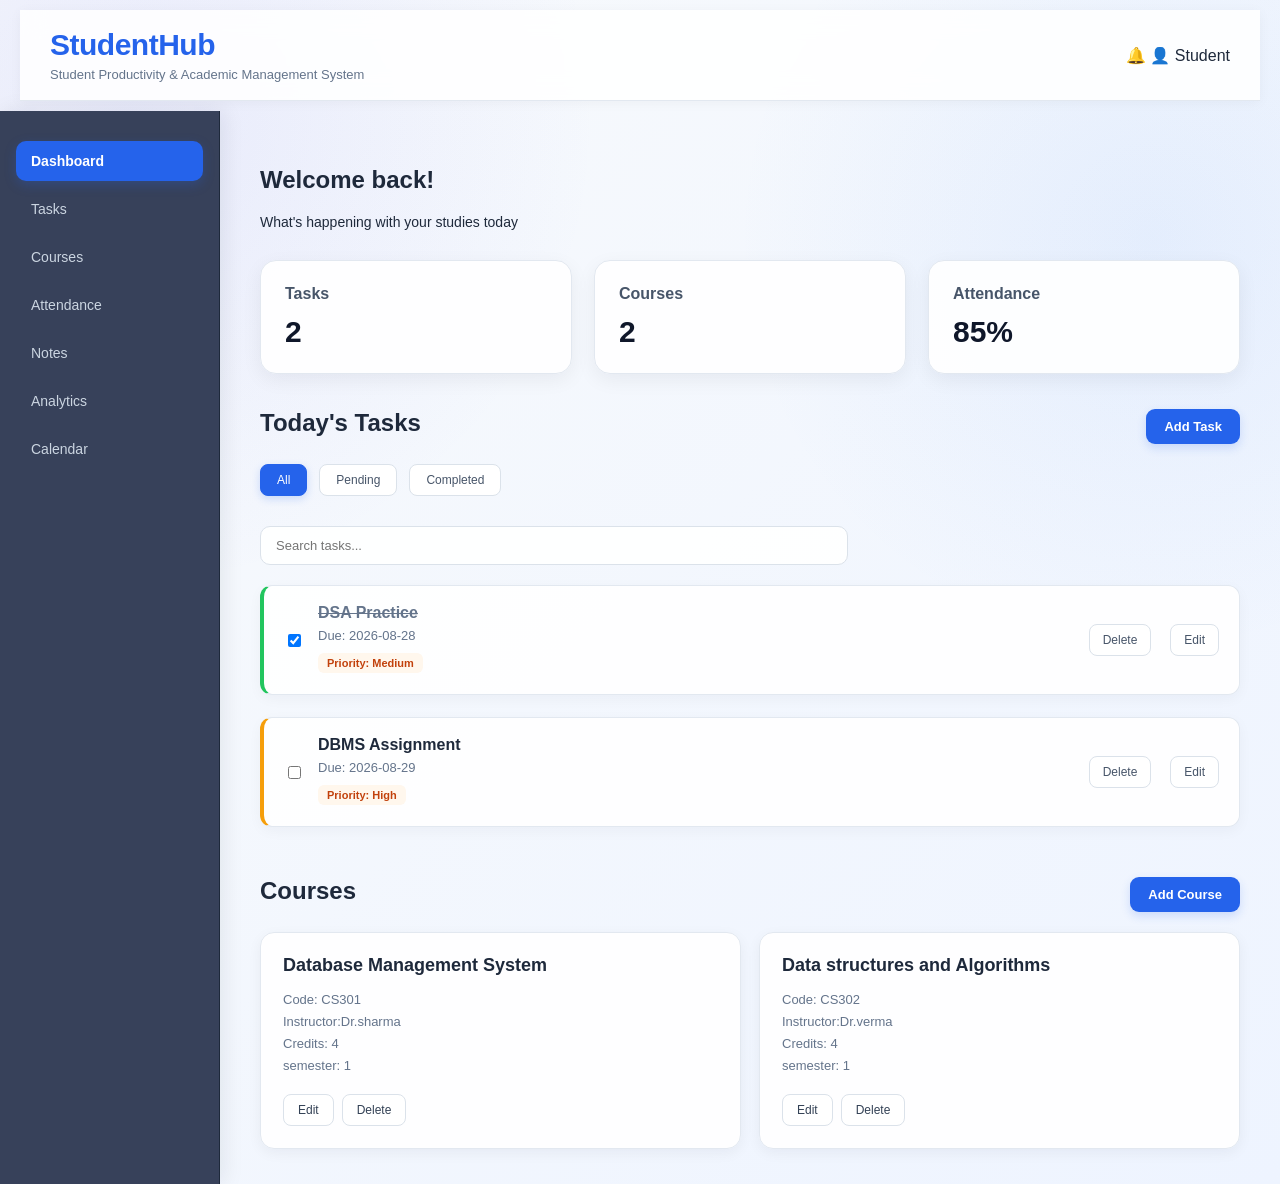
==== commit 9cbc0f45: "Add basic structure of notes" ====
--- a/index.html
+++ b/index.html
@@ -37,7 +37,10 @@
                 <li>
                     <a href="attendance.html" class="nav-link"> Attendance </a>
                 </li>
-                <li><a href="#" class="nav-link"> Notes</a></li>
+
+                <li>
+                    <a href="notes.html" class="nav-link">Notes</a>
+                </li>
                 <li><a href="#" class="nav-link"> Analytics</a></li>
                 <li><a href="#" class="nav-link"> Calendar</a></li>
             </ul>
--- a/style.css
+++ b/style.css
@@ -33,10 +33,7 @@
 *{
     box-sizing: border-box;
 }
-body{
-    margin:0;
-    font-family: Arial,sans-serif ;
-}
+
 .logo h1{
     margin: 0;
     font-size: 30px;
@@ -601,4 +598,585 @@
     background: #eff6ff;
     border-color: #93c5fd;
     color: #2854ab;
+}
+
+   /* ATTENDANCE SECTION */
+
+/* ATTENDANCE PAGE */
+
+.page-heading {
+    margin-bottom: 35px;
+}
+
+.page-heading h1 {
+    margin-bottom: 8px;
+}
+
+.page-heading p {
+    color: #64748b;
+}
+
+/* ATTENDANCE SECTION */
+
+.attendance-section {
+    margin-top: 35px;
+}
+
+/* SECTION HEADER */
+
+.section-header {
+    display: flex;
+    justify-content: space-between;
+    align-items: center;
+    gap: 20px;
+    margin-bottom: 20px;
+}
+
+.section-header h2 {
+    margin: 0 0 7px;
+    font-size: 24px;
+    color: #1e293b;
+}
+
+.section-description {
+    margin: 0;
+    color: #64748b;
+    font-size: 13px;
+}
+
+.section-header-actions {
+    display: flex;
+    align-items: center;
+    gap: 12px;
+    flex-wrap: wrap;
+}
+
+/* BUTTONS */
+
+.primary-button,
+.secondary-button,
+.cancel-button,
+.delete-button,
+.delete-small-button {
+    border: none;
+    border-radius: 8px;
+    padding: 10px 15px;
+    font-size: 13px;
+    font-weight: 600;
+    cursor: pointer;
+    transition: all 0.2s ease;
+}
+
+.primary-button {
+    background: #2563eb;
+    color: #ffffff;
+}
+
+.primary-button:hover {
+    background: #1d4ed8;
+    transform: translateY(-1px);
+}
+
+.secondary-button {
+    background: #e0e7ff;
+    color: #3730a3;
+}
+
+.secondary-button:hover {
+    background: #c7d2fe;
+}
+
+.cancel-button {
+    background: #f1f5f9;
+    color: #334155;
+    border: 1px solid #cbd5e1;
+}
+
+.cancel-button:hover {
+    background: #e2e8f0;
+}
+
+.delete-button,
+.delete-small-button {
+    background: #fee2e2;
+    color: #b91c1c;
+}
+
+.delete-button:hover,
+.delete-small-button:hover {
+    background: #fecaca;
+}
+
+/* EMPTY STATE */
+
+.empty-state {
+    padding: 25px;
+    text-align: center;
+    color: #64748b;
+    background: #ffffff;
+    border: 1px dashed #cbd5e1;
+    border-radius: 12px;
+    font-size: 14px;
+}
+
+/* TIMETABLE LIST */
+
+.timetable-list {
+    display: flex;
+    flex-direction: column;
+    gap: 20px;
+}
+
+/* DAY CARD */
+
+.timetable-day-card {
+    padding: 22px;
+    background: rgba(255, 255, 255, 0.95);
+    border: 1px solid #e2e8f0;
+    border-radius: 14px;
+    box-shadow: 0 4px 14px rgba(15, 23, 42, 0.05);
+}
+
+.timetable-day-card h3 {
+    margin: 0 0 18px;
+    color: #1e293b;
+    font-size: 20px;
+    border-bottom: 1px solid #e2e8f0;
+    padding-bottom: 12px;
+}
+
+/* TIMETABLE ENTRY */
+
+.timetable-entry {
+    display: flex;
+    justify-content: space-between;
+    align-items: center;
+    gap: 20px;
+    padding: 17px;
+    margin-bottom: 12px;
+    background: #f8fafc;
+    border: 1px solid #e2e8f0;
+    border-left: 4px solid #2563eb;
+    border-radius: 10px;
+}
+
+.timetable-entry:last-child {
+    margin-bottom: 0;
+}
+
+.timetable-entry-info {
+    flex: 1;
+    min-width: 0;
+}
+
+.timetable-entry-info h4 {
+    margin: 0 0 9px;
+    color: #1e293b;
+    font-size: 16px;
+}
+
+.timetable-entry-info p {
+    margin: 5px 0;
+    color: #64748b;
+    font-size: 13px;
+}
+
+/* TODAY'S DATE */
+
+.today-date {
+    margin: 0;
+    padding: 9px 13px;
+    background: #eff6ff;
+    color: #1d4ed8;
+    border-radius: 8px;
+    font-size: 13px;
+    font-weight: 600;
+}
+
+/*  TODAY'S ATTENDANCE */
+
+.today-attendance-list {
+    display: flex;
+    flex-direction: column;
+    gap: 15px;
+}
+
+.today-attendance-card {
+    display: flex;
+    justify-content: space-between;
+    align-items: center;
+    gap: 20px;
+    padding: 20px;
+    background: rgba(255, 255, 255, 0.95);
+    border: 1px solid #e2e8f0;
+    border-radius: 14px;
+    box-shadow: 0 4px 14px rgba(15, 23, 42, 0.05);
+}
+
+.today-attendance-info {
+    flex: 1;
+    min-width: 0;
+}
+
+.today-attendance-info h3 {
+    margin: 0 0 10px;
+    color: #1e293b;
+    font-size: 17px;
+}
+
+.today-attendance-info p {
+    margin: 5px 0;
+    color: #64748b;
+    font-size: 13px;
+}
+
+/* ATTENDANCE STATUS BUTTONS */
+
+.attendance-status-buttons {
+    display: flex;
+    gap: 10px;
+    flex-wrap: wrap;
+}
+
+.attendance-status-button {
+    padding: 10px 15px;
+    border-radius: 8px;
+    font-size: 13px;
+    font-weight: 600;
+    cursor: pointer;
+    border: 1px solid transparent;
+    transition: all 0.2s ease;
+}
+
+.present-button {
+    background: #dcfce7;
+    color: #166534;
+    border-color: #86efac;
+}
+
+.present-button:hover,
+.present-button.selected {
+    background: #16a34a;
+    color: #ffffff;
+}
+
+.absent-button {
+    background: #fee2e2;
+    color: #991b1b;
+    border-color: #fca5a5;
+}
+
+.absent-button:hover,
+.absent-button.selected {
+    background: #dc2626;
+    color: #ffffff;
+}
+
+.edit-button {
+    background: #eff6ff;
+    color: #1d4ed8;
+    border: 1px solid #93c5fd;
+    border-radius: 6px;
+    padding: 6px 12px;
+    cursor: pointer;
+}
+
+.edit-button:hover {
+    background: #2563eb;
+    color: #ffffff;
+}
+.no-class-button {
+    background: #f3f4f6;
+    color: #374151;
+    border-color: #d1d5db;
+}
+
+.no-class-button:hover,
+.no-class-button.selected {
+    background: #6b7280;
+    color: #ffffff;
+}
+
+/* ATTENDANCE DATE SELECTOR */
+
+.attendance-date-selector {
+    display: flex;
+    align-items: center;
+    gap: 10px;
+    margin-top: 8px;
+    margin-bottom: 20px;
+}
+
+.attendance-date-selector label {
+    font-size: 16px;
+    font-weight: 500;
+    color: #1f2937;
+}
+
+.attendance-date-selector input[type="date"] {
+    padding: 8px 10px;
+    border: 1px solid #cbd5e1;
+    border-radius: 6px;
+    background: #ffffff;
+    color: #1f2937;
+    font-size: 15px;
+    cursor: pointer;
+    outline: none;
+}
+
+.attendance-date-selector input[type="date"]:focus {
+    border-color: #2563eb;
+    box-shadow: 0 0 0 2px rgba(37, 99, 235, 0.15);
+}
+
+/* ATTENDANCE SUMMARY */
+
+.attendance-summary-list {
+    display: grid;
+    grid-template-columns: repeat(2, minmax(0, 1fr));
+    gap: 20px;
+}
+
+.attendance-summary-card {
+    padding: 22px;
+    background: rgba(255, 255, 255, 0.95);
+    border: 1px solid #e2e8f0;
+    border-radius: 14px;
+    box-shadow: 0 4px 14px rgba(15, 23, 42, 0.05);
+}
+
+.attendance-summary-card h3 {
+    margin: 0 0 15px;
+    color: #1e293b;
+    font-size: 19px;
+}
+
+.attendance-summary-card p {
+    margin: 8px 0;
+    color: #64748b;
+    font-size: 13px;
+}
+
+.attendance-summary-card strong {
+    color: #1e293b;
+}
+
+.attendance-percentage {
+    display: inline-block;
+    margin-top: 15px !important;
+    padding: 8px 12px;
+    background: #dbeafe;
+    color: #1d4ed8 !important;
+    border-radius: 8px;
+    font-weight: 700;
+}
+
+/* MODAL */
+
+.modal {
+    position: fixed;
+    inset: 0;
+    display: flex;
+    justify-content: center;
+    align-items: center;
+    padding: 20px;
+    background: rgba(15, 23, 42, 0.55);
+    z-index: 9999;
+}
+
+.modal.hidden {
+    display: none;
+}
+
+.modal-content {
+    width: 100%;
+    max-width: 520px;
+    max-height: 90vh;
+    overflow-y: auto;
+    padding: 30px;
+    background: #ffffff;
+    border-radius: 16px;
+    box-shadow: 0 20px 50px rgba(15, 23, 42, 0.25);
+}
+
+.modal-header {
+    display: flex;
+    justify-content: space-between;
+    align-items: center;
+    gap: 15px;
+    margin-bottom: 25px;
+}
+
+.modal-header h2 {
+    margin: 0;
+    color: #1e293b;
+    font-size: 23px;
+}
+
+.close-modal-button {
+    border: none;
+    background: transparent;
+    color: #64748b;
+    font-size: 28px;
+    cursor: pointer;
+    line-height: 1;
+}
+
+.close-modal-button:hover {
+    color: #1e293b;
+}
+
+/* FORMS */
+
+#timetable-form,
+#teacher-form {
+    display: flex;
+    flex-direction: column;
+    gap: 16px;
+}
+
+.form-group {
+    display: flex;
+    flex-direction: column;
+    gap: 8px;
+}
+
+.form-group label {
+    color: #334155;
+    font-size: 13px;
+    font-weight: 600;
+}
+
+.form-group input,
+.form-group select {
+    width: 100%;
+    padding: 12px 14px;
+    border: 1px solid #cbd5e1;
+    border-radius: 8px;
+    background: #ffffff;
+    color: #1e293b;
+    font-size: 14px;
+    outline: none;
+}
+
+.form-group input:focus,
+.form-group select:focus {
+    border-color: #2563eb;
+    box-shadow: 0 0 0 3px rgba(37, 99, 235, 0.12);
+}
+
+/* MODAL ACTIONS */
+
+.modal-actions {
+    display: flex;
+    justify-content: flex-end;
+    gap: 12px;
+    margin-top: 10px;
+}
+
+/* TEACHER LIST */
+
+.teacher-list-section {
+    margin-top: 30px;
+}
+
+.teacher-list-section h3 {
+    margin: 0 0 15px;
+    color: #1e293b;
+    font-size: 18px;
+}
+
+.teacher-list {
+    display: flex;
+    flex-direction: column;
+    gap: 10px;
+}
+
+.teacher-item {
+    display: flex;
+    justify-content: space-between;
+    align-items: center;
+    gap: 15px;
+    padding: 13px 15px;
+    background: #f8fafc;
+    border: 1px solid #e2e8f0;
+    border-radius: 9px;
+}
+
+.teacher-item-name {
+    color: #334155;
+    font-size: 14px;
+    font-weight: 600;
+}
+
+/* RESPONSIVE DESIGN */
+
+@media (max-width: 900px) {
+
+    .section-header {
+        align-items: flex-start;
+        flex-direction: column;
+    }
+
+    .section-header-actions {
+        width: 100%;
+    }
+
+    .today-attendance-card {
+        align-items: flex-start;
+        flex-direction: column;
+    }
+
+    .attendance-status-buttons {
+        width: 100%;
+    }
+
+}
+
+@media (max-width: 700px) {
+
+    .attendance-summary-list {
+        grid-template-columns: 1fr;
+    }
+
+    .timetable-entry {
+        align-items: flex-start;
+        flex-direction: column;
+    }
+
+    .timetable-entry .delete-button {
+        align-self: flex-start;
+    }
+
+    .section-header-actions {
+        flex-direction: column;
+        align-items: stretch;
+    }
+
+    .section-header-actions button {
+        width: 100%;
+    }
+
+    .modal-content {
+        padding: 22px;
+    }
+
+}
+
+@media (max-width: 500px) {
+
+    .dashboard {
+        padding: 25px 18px;
+    }
+
+    .section-header h2 {
+        font-size: 21px;
+    }
+
+    .today-attendance-card,
+    .timetable-day-card,
+    .attendance-summary-card {
+        padding: 16px;
+    }
+
 }
